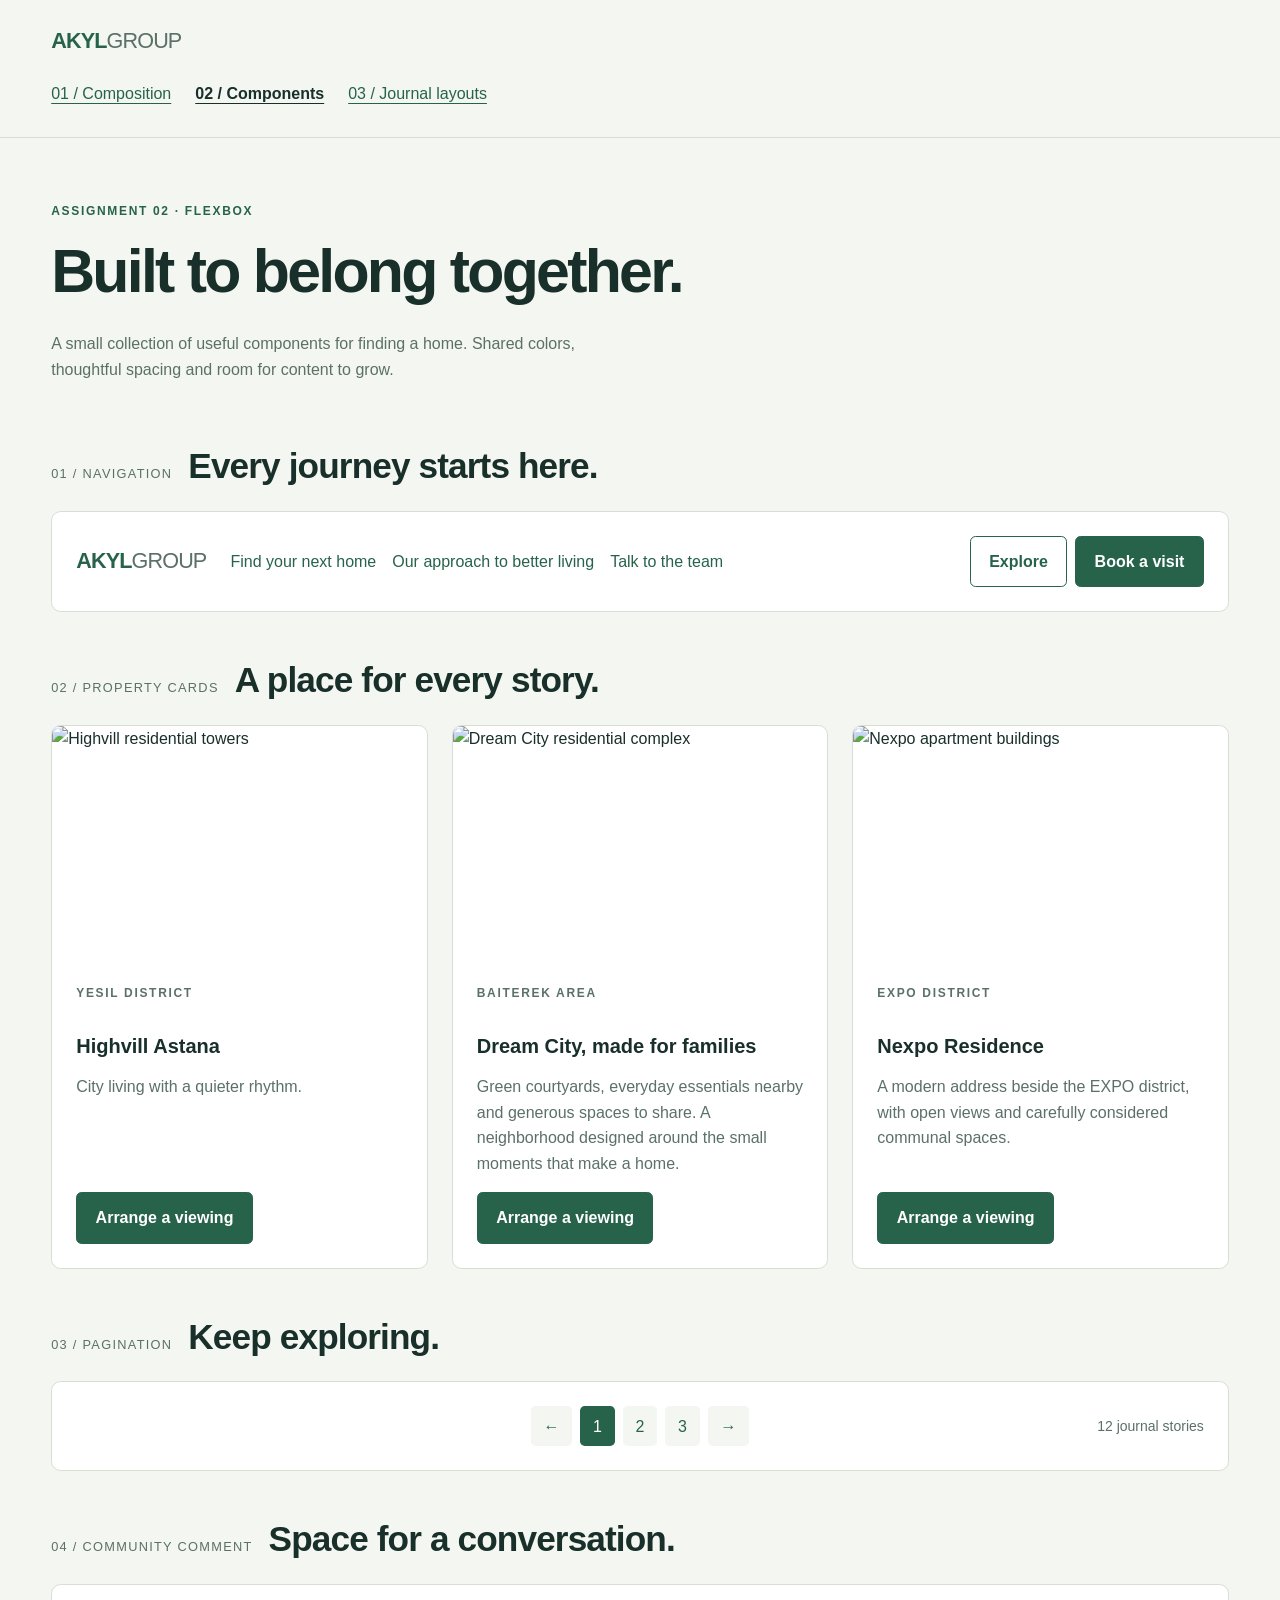
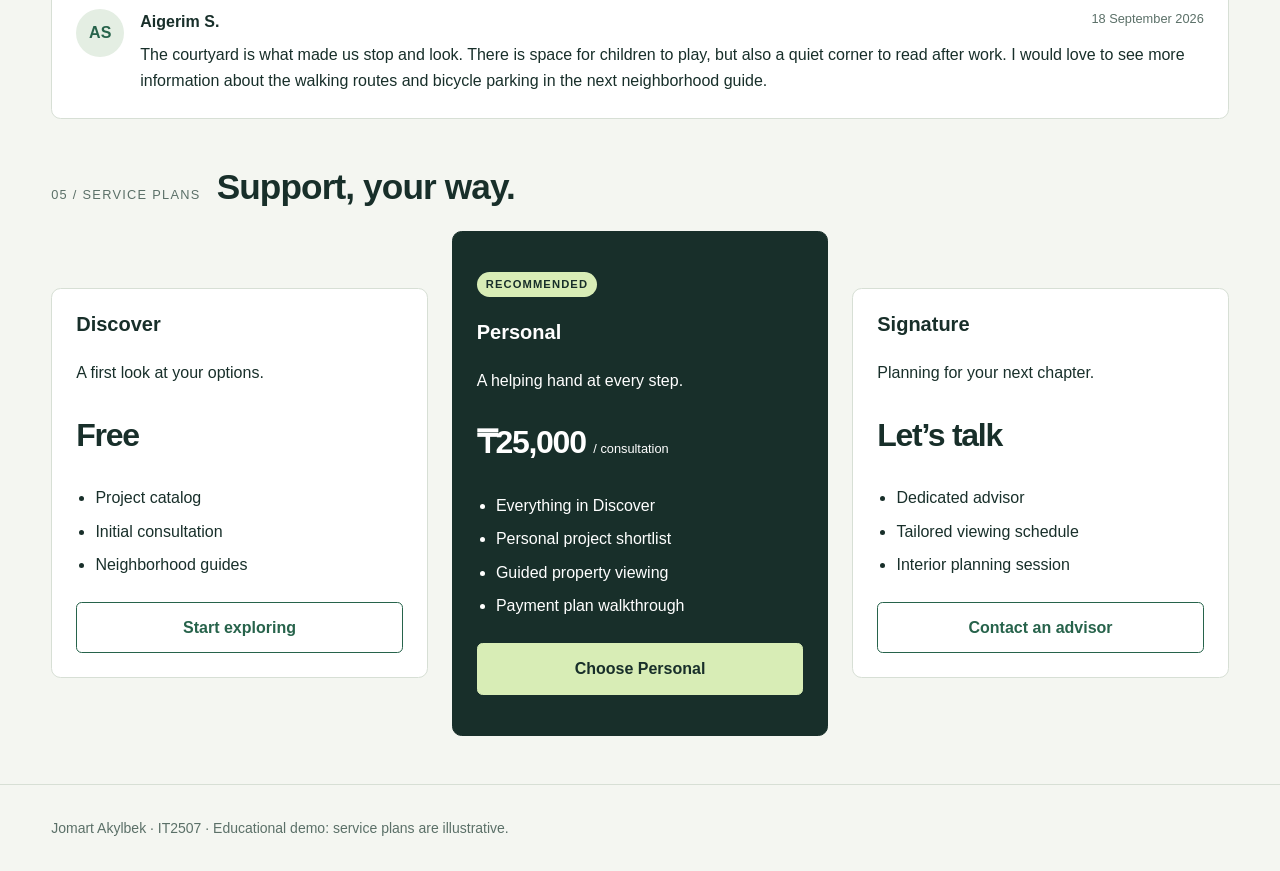
==== components.html @ 506b8854 "Add complete Assignment 2 project and report" ====
<!DOCTYPE html>
<html lang="en">
<head>
  <meta charset="UTF-8"><meta name="viewport" content="width=device-width, initial-scale=1">
  <title>Component library | AKYL GROUP</title>
  <link rel="stylesheet" href="shared.css"><link rel="stylesheet" href="components.css">
</head>
<body>
  <header class="site-header"><div class="shell"><a class="brand" href="../index.html">AKYL<span>GROUP</span></a><nav class="page-links" aria-label="Assignment tasks"><a href="index.html">01 / Composition</a><a href="components.html" aria-current="page">02 / Components</a><a href="layouts.html">03 / Journal layouts</a></nav></div></header>
  <main class="shell">
    <div class="intro"><p class="eyebrow">Assignment 02 · Flexbox</p><h1>Built to belong together.</h1><p>A small collection of useful components for finding a home. Shared colors, thoughtful spacing and room for content to grow.</p></div>
    <section class="component-section" aria-labelledby="nav-heading"><div class="section-heading"><span>01 / Navigation</span><h2 id="nav-heading">Every journey starts here.</h2></div>
      <nav class="demo-nav" aria-label="Property navigation"><a class="brand" href="../index.html">AKYL<span>GROUP</span></a><div class="nav-links"><a href="layouts.html">Find your next home</a><a href="../about.html">Our approach to better living</a><a href="../contact.html">Talk to the team</a></div><div class="nav-actions"><a class="button secondary" href="layouts.html">Explore</a><a class="button" href="../contact.html">Book a visit</a></div></nav>
    </section>
    <section class="component-section" aria-labelledby="cards-heading"><div class="section-heading"><span>02 / Property cards</span><h2 id="cards-heading">A place for every story.</h2></div>
      <div class="cards">
        <article class="property-card"><img src="../Highvill.jpg" alt="Highvill residential towers"><div class="card-content"><p class="eyebrow">Yesil district</p><h3>Highvill Astana</h3><p>City living with a quieter rhythm.</p><a class="button" href="../contact.html">Arrange a viewing</a></div></article>
        <article class="property-card"><img src="../dream.city1.webp" alt="Dream City residential complex"><div class="card-content"><p class="eyebrow">Baiterek area</p><h3>Dream City, made for families</h3><p>Green courtyards, everyday essentials nearby and generous spaces to share. A neighborhood designed around the small moments that make a home.</p><a class="button" href="../contact.html">Arrange a viewing</a></div></article>
        <article class="property-card"><img src="../nexpo.jpg" alt="Nexpo apartment buildings"><div class="card-content"><p class="eyebrow">EXPO district</p><h3>Nexpo Residence</h3><p>A modern address beside the EXPO district, with open views and carefully considered communal spaces.</p><a class="button" href="../contact.html">Arrange a viewing</a></div></article>
      </div>
    </section>
    <section class="component-section" aria-labelledby="pages-heading"><div class="section-heading"><span>03 / Pagination</span><h2 id="pages-heading">Keep exploring.</h2></div>
      <div class="pagination"><nav class="page-numbers" aria-label="Journal pages"><a href="layouts.html#article-1" aria-label="Previous group">←</a><a href="layouts.html#article-1" aria-current="page" aria-label="Page 1">1</a><a href="layouts.html#article-5" aria-label="Page 2">2</a><a href="layouts.html#article-9" aria-label="Page 3">3</a><a href="layouts.html#article-5" aria-label="Next group">→</a></nav><p class="result-count">12 journal stories</p></div>
    </section>
    <section class="component-section" aria-labelledby="comment-heading"><div class="section-heading"><span>04 / Community comment</span><h2 id="comment-heading">Space for a conversation.</h2></div>
      <article class="comment"><div class="avatar" aria-hidden="true">AS</div><div class="comment-body"><div class="comment-meta"><strong>Aigerim S.</strong><time datetime="2026-09-18">18 September 2026</time></div><p>The courtyard is what made us stop and look. There is space for children to play, but also a quiet corner to read after work. I would love to see more information about the walking routes and bicycle parking in the next neighborhood guide.</p></div></article>
    </section>
    <section class="component-section" aria-labelledby="pricing-heading"><div class="section-heading"><span>05 / Service plans</span><h2 id="pricing-heading">Support, your way.</h2></div>
      <div class="pricing">
        <article class="plan"><h3>Discover</h3><p>A first look at your options.</p><p class="plan-price">Free</p><ul><li>Project catalog</li><li>Initial consultation</li><li>Neighborhood guides</li></ul><a class="button secondary" href="../contact.html">Start exploring</a></article>
        <article class="plan recommended"><span class="badge">Recommended</span><h3>Personal</h3><p>A helping hand at every step.</p><p class="plan-price">₸25,000 <small>/ consultation</small></p><ul><li>Everything in Discover</li><li>Personal project shortlist</li><li>Guided property viewing</li><li>Payment plan walkthrough</li></ul><a class="button" href="../contact.html">Choose Personal</a></article>
        <article class="plan"><h3>Signature</h3><p>Planning for your next chapter.</p><p class="plan-price">Let’s talk</p><ul><li>Dedicated advisor</li><li>Tailored viewing schedule</li><li>Interior planning session</li></ul><a class="button secondary" href="../contact.html">Contact an advisor</a></article>
      </div>
    </section>
  </main>
  <footer class="site-footer"><div class="shell">Jomart Akylbek · IT2507 · Educational demo: service plans are illustrative.</div></footer>
</body>
</html>
---- shared.css ----
:root {
  --ink: #182f2a;
  --muted: #5b7068;
  --paper: #f4f6f1;
  --surface: #ffffff;
  --accent: #27634b;
  --tint: #e4eee3;
  --line: #d7dfd5;
  --space-1: .5rem;
  --space-2: 1rem;
  --space-3: 1.5rem;
  --space-4: 2rem;
  font-family: Arial, Helvetica, sans-serif;
  color: var(--ink);
  background: var(--paper);
  line-height: 1.6;
}
* { box-sizing: border-box; }
body { margin: 0; }
a { color: var(--accent); text-underline-offset: .22em; }
a:hover { color: var(--ink); }
a:focus-visible { outline: .2rem solid #a96722; outline-offset: .25rem; }
img { display: block; max-inline-size: 100%; }
h1, h2, h3, p { margin: 0; }
h1, h2, h3 { line-height: 1.15; text-wrap: balance; }
h1 { font-size: clamp(2rem, 5vw, 3.8rem); letter-spacing: -.045em; }
h2 { font-size: clamp(1.5rem, 3vw, 2.2rem); letter-spacing: -.025em; }
h3 { font-size: 1.25rem; }
.shell { inline-size: min(92%, 76rem); margin-inline: auto; }
.site-header { padding-block: var(--space-3); border-block-end: 1px solid var(--line); }
.brand { font-weight: 800; letter-spacing: -.04em; text-decoration: none; font-size: 1.35rem; }
.brand span { color: var(--muted); font-weight: 400; }
.intro { padding-block: clamp(2rem, 5vw, 4rem); }
.eyebrow { color: var(--accent); text-transform: uppercase; letter-spacing: .14em; font-size: .75rem; font-weight: 700; margin-block-end: var(--space-2); }
.intro p:last-child { color: var(--muted); max-inline-size: 65ch; margin-block-start: var(--space-3); }
.page-links { margin-block-start: var(--space-2); line-height: 2.4; }
.page-links a { display: inline-block; margin-inline-end: var(--space-3); }
.page-links [aria-current="page"] { color: var(--ink); font-weight: 700; }
.button { display: inline-block; padding: .75em 1.15em; border: 1px solid var(--accent); border-radius: .35rem; background: var(--accent); color: white; text-decoration: none; font-weight: 700; text-align: center; }
.button:hover { background: var(--ink); color: white; }
.button.secondary { background: transparent; color: var(--accent); }
.button.secondary:hover { background: var(--tint); }
.site-footer { padding-block: var(--space-4); margin-block-start: var(--space-4); border-block-start: 1px solid var(--line); color: var(--muted); font-size: .875rem; }
---- components.css ----
/* Task 2: every component uses Flexbox; bases are flexible, never fixed widths. */
.component-section { margin-block-end: 3rem; }
.section-heading { display: flex; flex-wrap: wrap; align-items: baseline; gap: var(--space-2); margin-block-end: var(--space-3); }
.section-heading span { color: var(--muted); font-size: .8rem; text-transform: uppercase; letter-spacing: .1em; }
.demo-nav { display: flex; flex-wrap: wrap; align-items: center; gap: var(--space-3); padding: var(--space-3); border: 1px solid var(--line); border-radius: .6rem; background: var(--surface); }
.demo-nav .brand { flex: 0 1 auto; }
.nav-links { display: flex; flex: 1 1 20em; flex-wrap: wrap; gap: var(--space-2); }
.nav-links a { text-decoration: none; overflow-wrap: anywhere; }
.nav-actions { display: flex; flex-wrap: wrap; gap: var(--space-1); margin-inline-start: auto; justify-content: flex-end; }
.cards { display: flex; flex-wrap: wrap; align-items: stretch; gap: var(--space-3); }
.property-card { display: flex; flex-direction: column; flex: 1 1 17rem; min-inline-size: 0; background: var(--surface); border: 1px solid var(--line); border-radius: .6rem; overflow: hidden; }
.property-card > img { inline-size: 100%; aspect-ratio: 16 / 10; object-fit: cover; }
.card-content { display: flex; flex-direction: column; flex: 1; gap: var(--space-2); padding: var(--space-3); }
.card-content p { color: var(--muted); }
.card-content .button { margin-block-start: auto; align-self: flex-start; }
.pagination { display: flex; flex-wrap: wrap; align-items: center; gap: var(--space-2); background: var(--surface); border: 1px solid var(--line); border-radius: .6rem; padding: var(--space-3); }
.pagination::before { content: ""; flex: 1 1 8rem; }
.page-numbers { display: flex; flex: 0 1 auto; flex-wrap: wrap; justify-content: center; gap: var(--space-1); }
.page-numbers a { display: flex; align-items: center; justify-content: center; padding: .45em .8em; border-radius: .3rem; text-decoration: none; background: var(--paper); }
.page-numbers [aria-current="page"] { background: var(--accent); color: white; }
.result-count { flex: 1 1 8rem; text-align: end; color: var(--muted); font-size: .875rem; }
.comment { display: flex; align-items: flex-start; gap: var(--space-2); padding: var(--space-3); border: 1px solid var(--line); border-radius: .6rem; background: var(--surface); }
.avatar { display: flex; align-items: center; justify-content: center; flex: 0 0 3rem; inline-size: 3rem; block-size: 3rem; border-radius: 50%; background: var(--tint); color: var(--accent); font-weight: 700; }
.comment-body { flex: 1; min-inline-size: 0; overflow-wrap: anywhere; }
.comment-meta { display: flex; flex-wrap: wrap; justify-content: space-between; gap: var(--space-1); margin-block-end: var(--space-1); }
.comment-meta time { color: var(--muted); font-size: .8rem; }
.pricing { display: flex; flex-wrap: wrap; align-items: center; gap: var(--space-3); }
.plan { display: flex; flex: 1 1 17rem; flex-direction: column; gap: var(--space-3); min-inline-size: 0; padding: var(--space-3); background: var(--surface); border: 1px solid var(--line); border-radius: .6rem; }
.plan.recommended { padding-block: 2.5rem; background: var(--ink); color: white; border-color: var(--ink); }
.plan ul { padding-inline-start: 1.2em; margin: 0; }
.plan li + li { margin-block-start: var(--space-1); }
.plan-price { font-size: 2rem; font-weight: 700; letter-spacing: -.04em; }
.plan-price small { font-size: .8rem; font-weight: 400; letter-spacing: normal; }
.badge { align-self: flex-start; background: #d8edb6; color: var(--ink); padding: .3em .8em; border-radius: 2em; font-size: .7rem; font-weight: 700; text-transform: uppercase; letter-spacing: .1em; }
.recommended .button { background: #d8edb6; border-color: #d8edb6; color: var(--ink); }
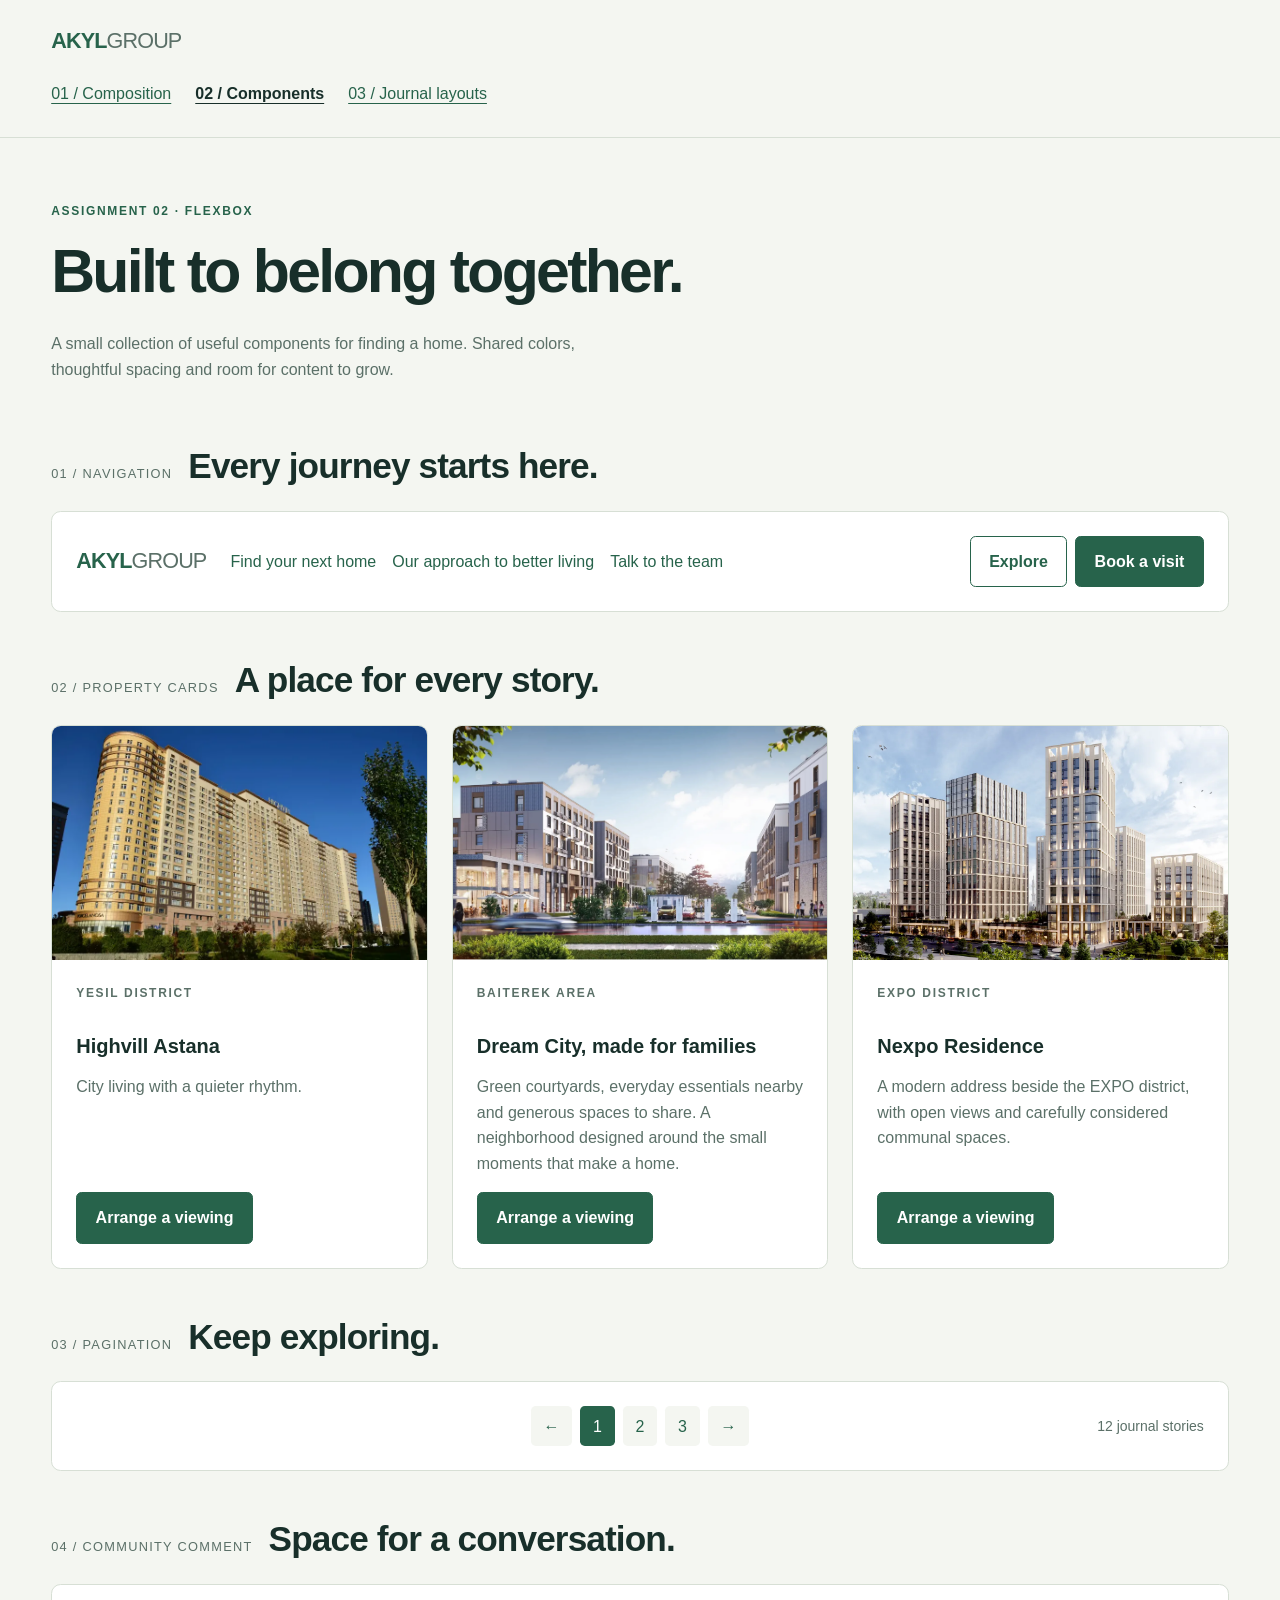
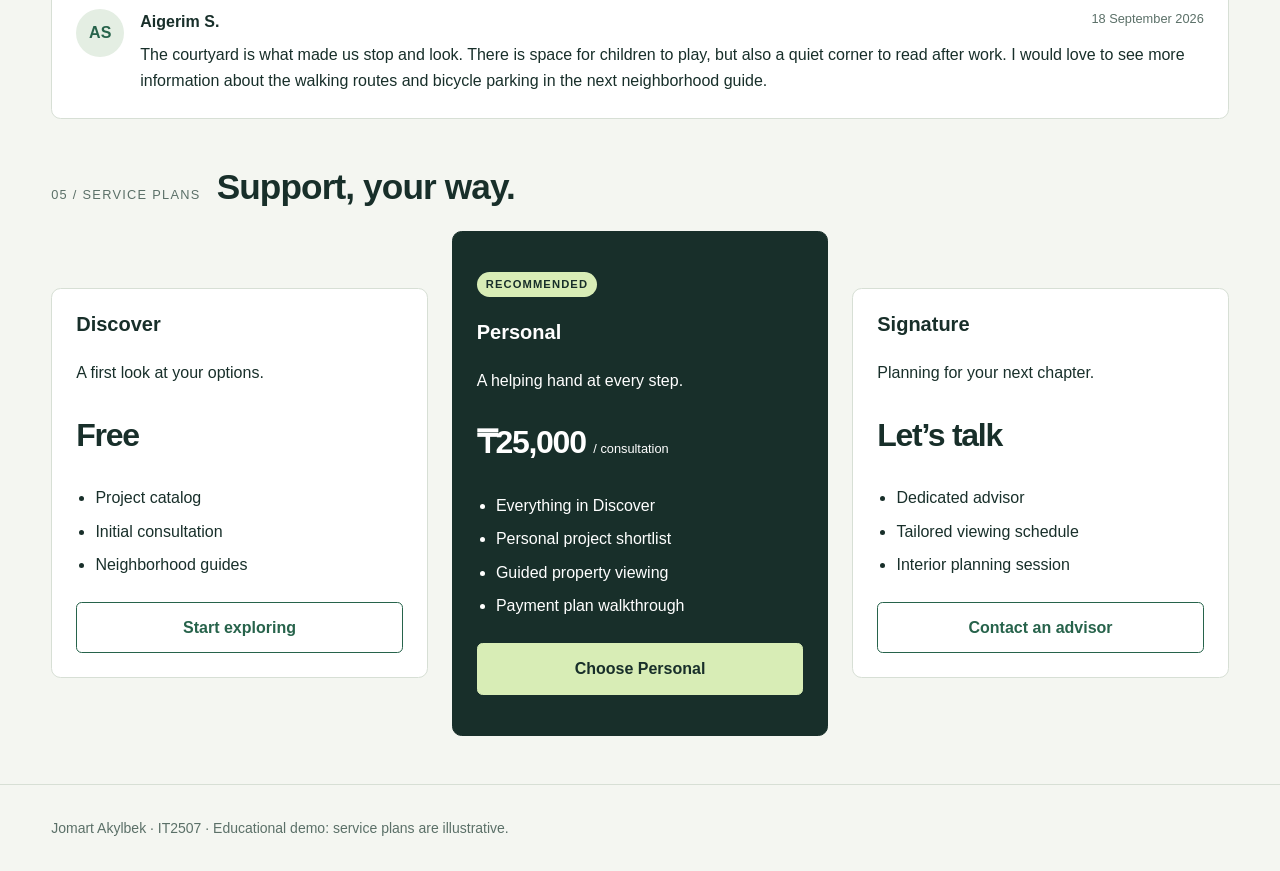
==== commit 8b433873: "Fix image paths and add photos" ====
--- a/components.html
+++ b/components.html
@@ -14,9 +14,9 @@
     </section>
     <section class="component-section" aria-labelledby="cards-heading"><div class="section-heading"><span>02 / Property cards</span><h2 id="cards-heading">A place for every story.</h2></div>
       <div class="cards">
-        <article class="property-card"><img src="../Highvill.jpg" alt="Highvill residential towers"><div class="card-content"><p class="eyebrow">Yesil district</p><h3>Highvill Astana</h3><p>City living with a quieter rhythm.</p><a class="button" href="../contact.html">Arrange a viewing</a></div></article>
-        <article class="property-card"><img src="../dream.city1.webp" alt="Dream City residential complex"><div class="card-content"><p class="eyebrow">Baiterek area</p><h3>Dream City, made for families</h3><p>Green courtyards, everyday essentials nearby and generous spaces to share. A neighborhood designed around the small moments that make a home.</p><a class="button" href="../contact.html">Arrange a viewing</a></div></article>
-        <article class="property-card"><img src="../nexpo.jpg" alt="Nexpo apartment buildings"><div class="card-content"><p class="eyebrow">EXPO district</p><h3>Nexpo Residence</h3><p>A modern address beside the EXPO district, with open views and carefully considered communal spaces.</p><a class="button" href="../contact.html">Arrange a viewing</a></div></article>
+        <article class="property-card"><img src="images/Highvill.jpg" alt="Highvill residential towers"><div class="card-content"><p class="eyebrow">Yesil district</p><h3>Highvill Astana</h3><p>City living with a quieter rhythm.</p><a class="button" href="../contact.html">Arrange a viewing</a></div></article>
+        <article class="property-card"><img src="images/dream.city1.webp" alt="Dream City residential complex"><div class="card-content"><p class="eyebrow">Baiterek area</p><h3>Dream City, made for families</h3><p>Green courtyards, everyday essentials nearby and generous spaces to share. A neighborhood designed around the small moments that make a home.</p><a class="button" href="../contact.html">Arrange a viewing</a></div></article>
+        <article class="property-card"><img src="images/nexpo.jpg" alt="Nexpo apartment buildings"><div class="card-content"><p class="eyebrow">EXPO district</p><h3>Nexpo Residence</h3><p>A modern address beside the EXPO district, with open views and carefully considered communal spaces.</p><a class="button" href="../contact.html">Arrange a viewing</a></div></article>
       </div>
     </section>
     <section class="component-section" aria-labelledby="pages-heading"><div class="section-heading"><span>03 / Pagination</span><h2 id="pages-heading">Keep exploring.</h2></div>
